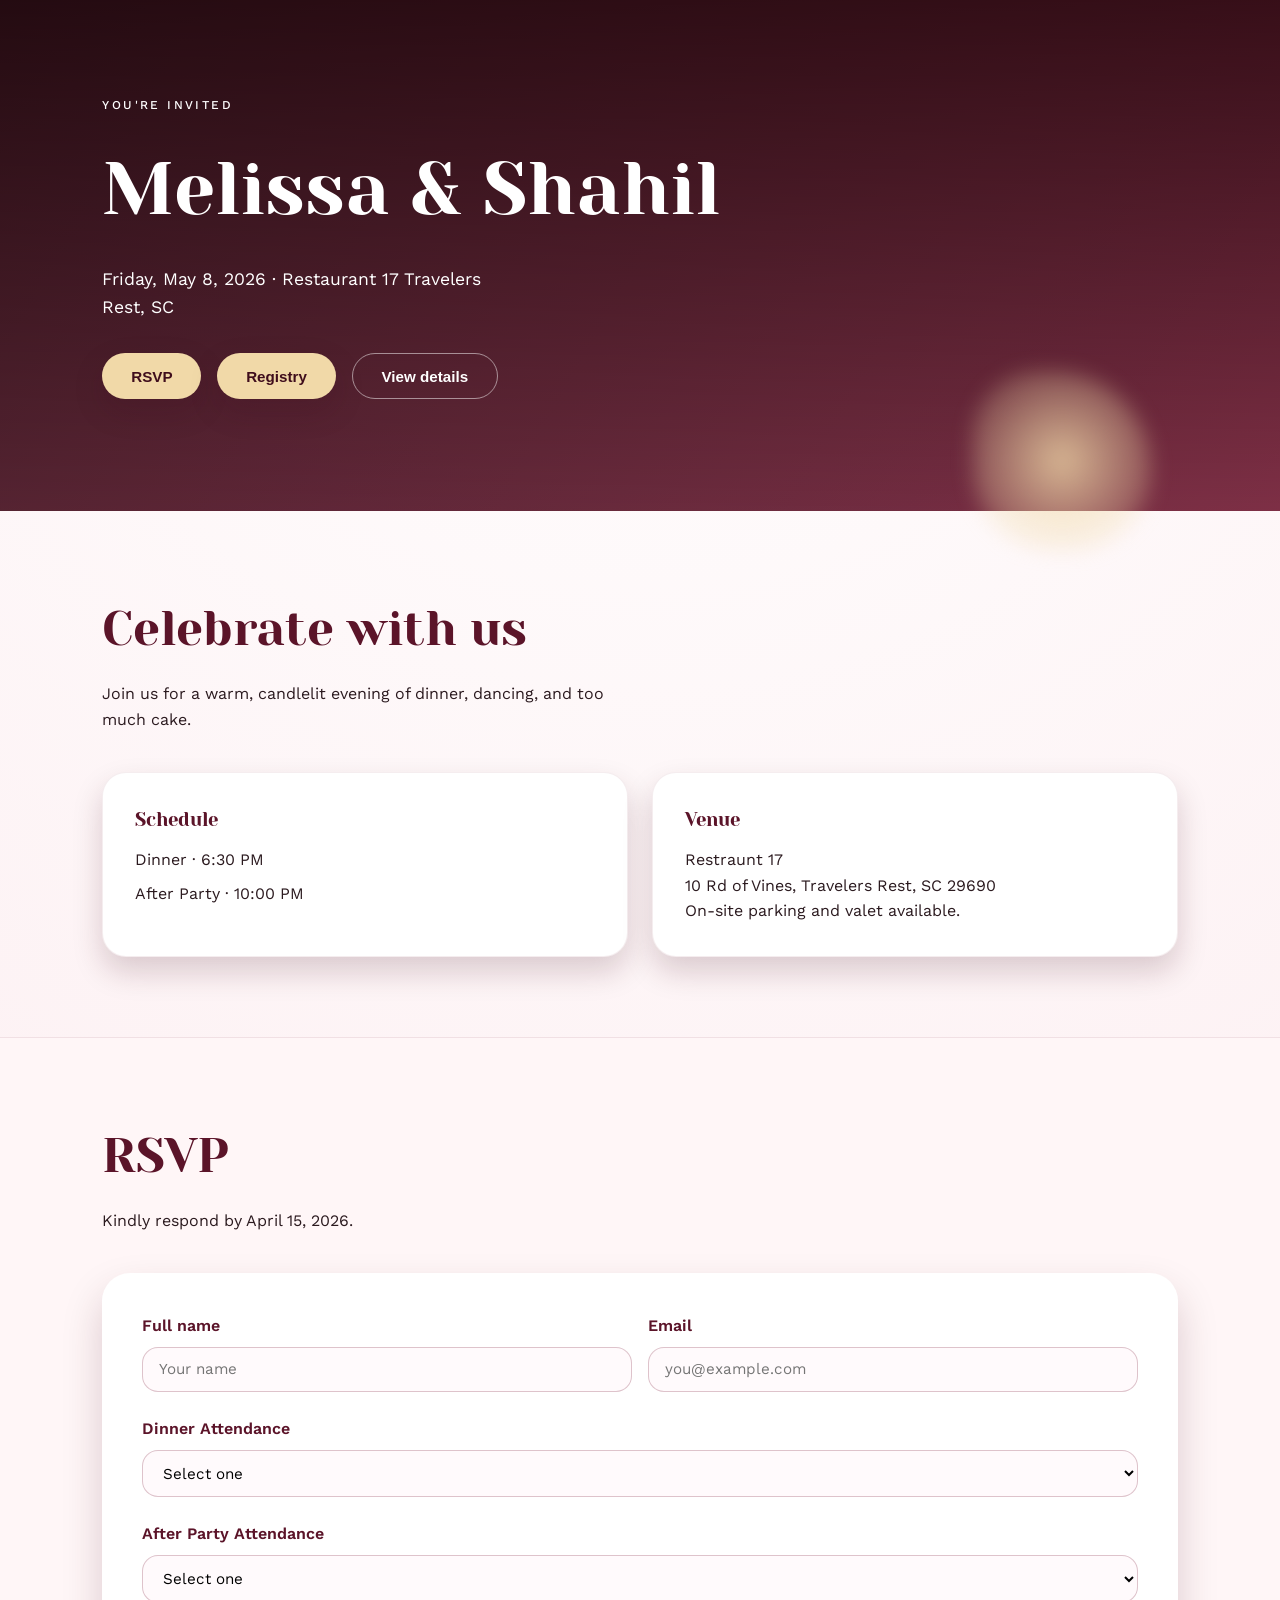
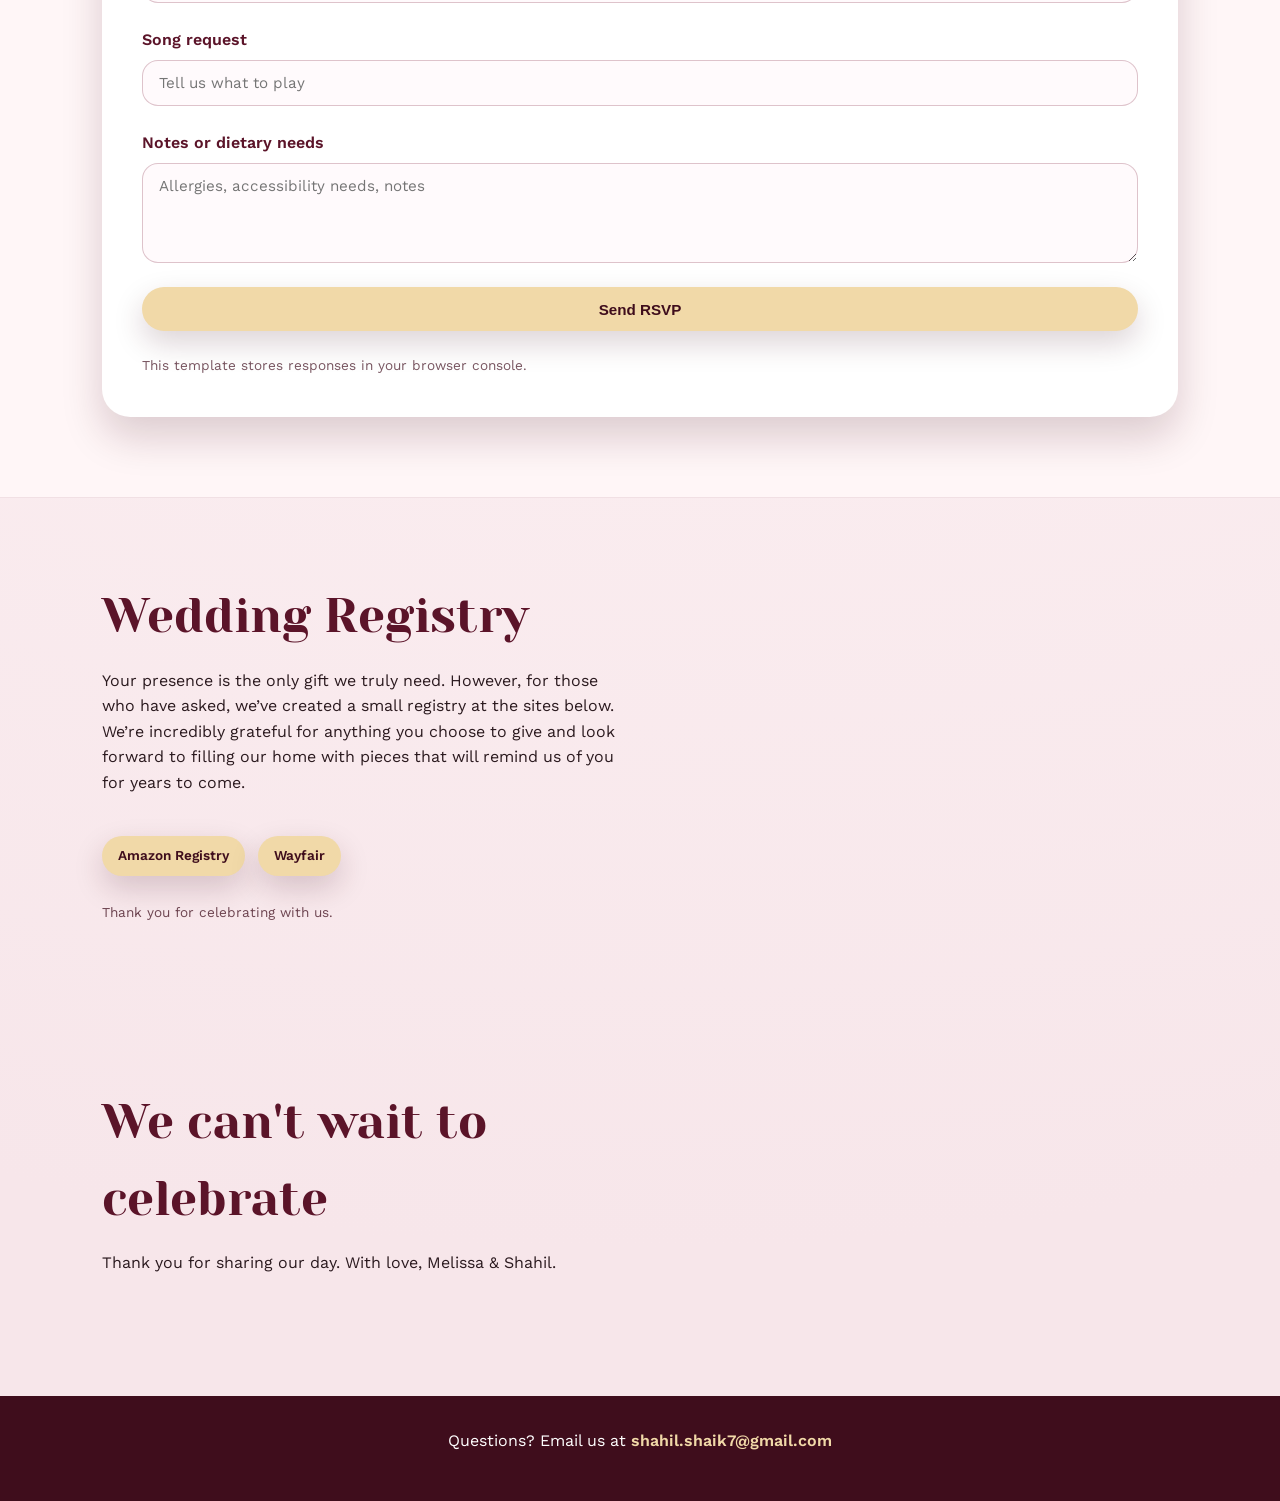
==== index.html @ 9359ab04 "first commit" ====
<!doctype html>
<html lang="en">
  <head>
    <meta charset="UTF-8" />
    <meta name="viewport" content="width=device-width, initial-scale=1" />
    <title>Wedding RSVP</title>
    <link rel="preconnect" href="https://fonts.googleapis.com" />
    <link rel="preconnect" href="https://fonts.gstatic.com" crossorigin />
    <link href="https://fonts.googleapis.com/css2?family=Yeseva+One&family=Work+Sans:wght@300;400;500;600&display=swap" rel="stylesheet" />
    <link rel="stylesheet" href="styles.css" />
  </head>
  <body>
    <div class="page">
      <header class="hero">
        <div class="hero__overlay"></div>
        <div class="hero__content">
          <p class="eyebrow">You're invited</p>
          <h1>Melissa &amp; Shahil</h1>
          <p class="subtitle">Friday, May 8, 2026 · Restaurant 17 <br class="subtitle__break" />Travelers Rest, SC</p>
          <div class="hero__actions">
            <button class="btn btn--primary" data-scroll="#rsvp">RSVP</button>
            <button class="btn btn--primary" data-scroll="#registry">Registry</button>
            <button class="btn btn--ghost" data-scroll="#details">View details</button>
          </div>
        </div>
        <div class="hero__ornament"></div>
      </header>

      <main>
        <section class="section" id="details">
          <div class="section__title">
            <h2>Celebrate with us</h2>
            <p>Join us for a warm, candlelit evening of dinner, dancing, and too much cake.</p>
          </div>
          <div class="card-grid">
            <article class="card">
              <h3>Schedule</h3>
              <ul>
                <li>Dinner · 6:30 PM</li>
                <li>After Party · 10:00 PM</li>
              </ul>
            </article>
            <article class="card">
              <h3>Venue</h3>
              <p>Restraunt 17</p>
              <p>10 Rd of Vines, Travelers Rest, SC 29690</p>
              <p>On-site parking and valet available.</p>
            </article>
            <!-- <article class="card">
              <h3>Dress code</h3>
              <p>Garden formal.</p>
              <p>Think elegant with a touch of whimsy.</p>
            </article> -->
          </div>
        </section>

        <section class="section section--alt" id="rsvp">
          <div class="section__title">
            <h2>RSVP</h2>
            <p>Kindly respond by April 15, 2026.</p>
          </div>
          <form class="rsvp" id="rsvpForm">
            <div class="rsvp__row">
              <label>
                Full name
                <input type="text" name="name" placeholder="Your name" required />
              </label>
              <label>
                Email
                <input type="email" name="email" placeholder="you@example.com" required />
              </label>
            </div>
            <div class="rsvp__row">
              <label>
                Dinner Attendance
                <select name="attendance" required>
                  <option value="">Select one</option>
                  <option>Joyfully accepts</option>
                  <option>Regretfully declines</option>
                </select>
              </label>
            </div>
            <div class="rsvp__row">
              <label>
                After Party Attendance
                <select name="after_party_attendance" required>
                  <option value="">Select one</option>
                  <option>Joyfully accepts</option>
                  <option>Regretfully declines</option>
                </select>
              </label>
            </div>
            <div class="rsvp__row">
              <label>
                Song request
                <input type="text" name="song" placeholder="Tell us what to play" />
              </label>
            </div>
            <label class="rsvp__full">
              Notes or dietary needs
              <textarea name="notes" rows="4" placeholder="Allergies, accessibility needs, notes"></textarea>
            </label>
            <button class="btn btn--primary" type="submit">Send RSVP</button>
            <p class="rsvp__note" id="rsvpNote">This template stores responses in your browser console.</p>
          </form>
        </section>

        <section class="section" id="registry">
          <div class="section__title">
            <h2>Wedding Registry</h2>
            <p>
              Your presence is the only gift we truly need. However, for those who have asked, we’ve created a small registry at the sites below. We’re incredibly grateful for anything you choose to give and look forward to filling our home with pieces that will remind us of you for years to come.
            </p>
          </div>

          <div class="registry-links" id="registryLinks" aria-label="Registry websites"></div>

          <div class="registry-grid" id="registryGrid" aria-live="polite"></div>
          <p class="registry__note" id="registryNote">Loading registry...</p>
        </section>

        <section class="section">
          <div class="section__title">
            <h2>We can't wait to celebrate</h2>
            <p>Thank you for sharing our day. With love, Melissa &amp; Shahil.</p>
          </div>
        </section>
      </main>

      <footer class="footer">
        <p>Questions? Email us at <span>shahil.shaik7@gmail.com</span></p>
      </footer>
    </div>

    <script src="script.js"></script>
  </body>
</html>
---- styles.css ----
:root {
  --burgundy-900: #3f0d1c;
  --burgundy-700: #5b1429;
  --burgundy-500: #7b1f3a;
  --rose-200: #f4d8dc;
  --blush-100: #fff6f7;
  --gold-200: #f1d9a8;
  --text: #2b1a1f;
  --white: #ffffff;
  --shadow: rgba(63, 13, 28, 0.18);
}

* {
  box-sizing: border-box;
  margin: 0;
  padding: 0;
}

body {
  font-family: "Work Sans", sans-serif;
  color: var(--text);
  background: radial-gradient(circle at top, #ffffff, #fdf2f4 40%, #f7e6ea 90%);
  line-height: 1.6;
}

.page {
  min-height: 100vh;
  overflow-x: hidden;
}

.hero {
  position: relative;
  padding: 6rem 8vw 7rem;
  color: var(--white);
  background: linear-gradient(120deg, rgba(63, 13, 28, 0.9), rgba(123, 31, 58, 0.9)),
    url("https://images.unsplash.com/photo-1520854221256-17451cc331bf?q=80&w=2400&auto=format&fit=crop") center/cover;
}

.hero__overlay {
  position: absolute;
  inset: 0;
  background: linear-gradient(180deg, rgba(63, 13, 28, 0.75), rgba(63, 13, 28, 0.1));
  mix-blend-mode: multiply;
}

.hero__content {
  position: relative;
  z-index: 1;
  max-width: 640px;
}

.hero__ornament {
  position: absolute;
  right: 10vw;
  bottom: -40px;
  width: 180px;
  height: 180px;
  border-radius: 40% 60% 50% 50%;
  background: radial-gradient(circle, rgba(241, 217, 168, 0.8), rgba(241, 217, 168, 0));
  filter: blur(10px);
}

.eyebrow {
  text-transform: uppercase;
  letter-spacing: 0.2em;
  font-size: 0.75rem;
  font-weight: 500;
  margin-bottom: 1rem;
}

h1,
h2,
h3 {
  font-family: "Yeseva One", serif;
  font-weight: 400;
}

h1 {
  font-size: clamp(2.8rem, 6vw, 4.6rem);
  margin-bottom: 1rem;
}

.subtitle {
  font-size: 1.1rem;
  max-width: 420px;
}

.subtitle__break {
  display: none;
}

.hero__actions {
  margin-top: 2rem;
  display: flex;
  gap: 1rem;
  flex-wrap: wrap;
}

.btn {
  border: none;
  padding: 0.85rem 1.8rem;
  border-radius: 999px;
  font-weight: 600;
  font-size: 0.95rem;
  cursor: pointer;
  transition: transform 0.2s ease, box-shadow 0.2s ease;
}

.btn--primary {
  background: var(--gold-200);
  color: var(--burgundy-900);
  box-shadow: 0 12px 30px var(--shadow);
}

.btn--ghost {
  background: transparent;
  color: var(--white);
  border: 1px solid rgba(255, 255, 255, 0.5);
}

.btn:hover {
  transform: translateY(-2px);
  box-shadow: 0 16px 30px var(--shadow);
}

.btn:disabled {
  opacity: 0.65;
  cursor: not-allowed;
  transform: none;
  box-shadow: none;
}

.section {
  padding: 5rem 8vw;
}

.section--alt {
  background: var(--blush-100);
  border-top: 1px solid rgba(123, 31, 58, 0.1);
  border-bottom: 1px solid rgba(123, 31, 58, 0.1);
}

.section__title {
  max-width: 520px;
  margin-bottom: 2.5rem;
}

.section__title h2 {
  font-size: clamp(2rem, 4vw, 3rem);
  margin-bottom: 0.8rem;
  color: var(--burgundy-700);
}

.card-grid {
  display: grid;
  gap: 1.5rem;
  grid-template-columns: repeat(auto-fit, minmax(220px, 1fr));
}

.card {
  background: var(--white);
  padding: 2rem;
  border-radius: 24px;
  box-shadow: 0 15px 30px var(--shadow);
  border: 1px solid rgba(123, 31, 58, 0.08);
}

.card h3 {
  margin-bottom: 0.75rem;
  color: var(--burgundy-700);
}

.card ul {
  list-style: none;
  display: grid;
  gap: 0.5rem;
}

.registry-links {
  display: flex;
  flex-wrap: wrap;
  gap: 0.8rem;
  margin-bottom: 1.6rem;
}

.registry-link {
  display: inline-flex;
  align-items: center;
  gap: 0.4rem;
  border-radius: 999px;
  text-decoration: none;
}

.registry-grid {
  display: grid;
  gap: 1.2rem;
  grid-template-columns: repeat(auto-fit, minmax(250px, 1fr));
}

.registry-card {
  background: var(--white);
  border: 1px solid rgba(123, 31, 58, 0.12);
  border-radius: 22px;
  padding: 1.4rem;
  box-shadow: 0 10px 24px var(--shadow);
  display: grid;
  gap: 0.9rem;
}

.registry-card h3 {
  color: var(--burgundy-700);
  line-height: 1.25;
}

.registry-card p {
  font-size: 0.95rem;
}

.registry-card__meta {
  display: flex;
  flex-wrap: wrap;
  gap: 0.45rem;
}

.chip {
  display: inline-flex;
  align-items: center;
  border-radius: 999px;
  padding: 0.3rem 0.7rem;
  font-size: 0.78rem;
  font-weight: 600;
  border: 1px solid rgba(123, 31, 58, 0.15);
}

.chip--store {
  color: var(--burgundy-700);
  background: #fff5f7;
}

.chip--available {
  color: #174f24;
  background: #eaf9ed;
  border-color: #b6e7c1;
}

.chip--claimed {
  color: #7a1b35;
  background: #ffeef2;
  border-color: #f5c8d5;
}

.registry-card__actions {
  display: flex;
  gap: 0.6rem;
  flex-wrap: wrap;
}

.btn--link {
  background: transparent;
  color: var(--burgundy-700);
  border: 1px solid rgba(123, 31, 58, 0.2);
  text-decoration: none;
  display: inline-flex;
  align-items: center;
}

.btn--small {
  padding: 0.6rem 1rem;
  font-size: 0.85rem;
}

.registry-card__message {
  font-size: 0.8rem;
  color: rgba(63, 13, 28, 0.8);
}

.registry__note {
  margin-top: 1rem;
  font-size: 0.85rem;
  color: rgba(63, 13, 28, 0.75);
}

.registry__note--error {
  color: #8b112f;
}

.rsvp {
  display: grid;
  gap: 1.5rem;
  background: var(--white);
  padding: 2.5rem;
  border-radius: 28px;
  box-shadow: 0 20px 40px var(--shadow);
}

.rsvp__row {
  display: grid;
  gap: 1rem;
  grid-template-columns: repeat(auto-fit, minmax(200px, 1fr));
}

label {
  display: grid;
  gap: 0.5rem;
  font-weight: 600;
  color: var(--burgundy-700);
}

input,
select,
textarea {
  font-family: "Work Sans", sans-serif;
  border: 1px solid rgba(123, 31, 58, 0.25);
  border-radius: 16px;
  padding: 0.8rem 1rem;
  font-size: 0.95rem;
  background: #fffafc;
}

textarea {
  resize: vertical;
}

.rsvp__full {
  grid-column: 1 / -1;
}

.rsvp__note {
  font-size: 0.85rem;
  color: rgba(63, 13, 28, 0.7);
}

.footer {
  padding: 2rem 8vw 3rem;
  text-align: center;
  background: var(--burgundy-900);
  color: var(--white);
}

.footer span {
  color: var(--gold-200);
  font-weight: 600;
}

@media (max-width: 720px) {
  .hero {
    padding: 5rem 8vw 6rem;
  }

  .subtitle__break {
    display: block;
  }

  .hero__ornament {
    right: 5vw;
    width: 120px;
    height: 120px;
  }
}
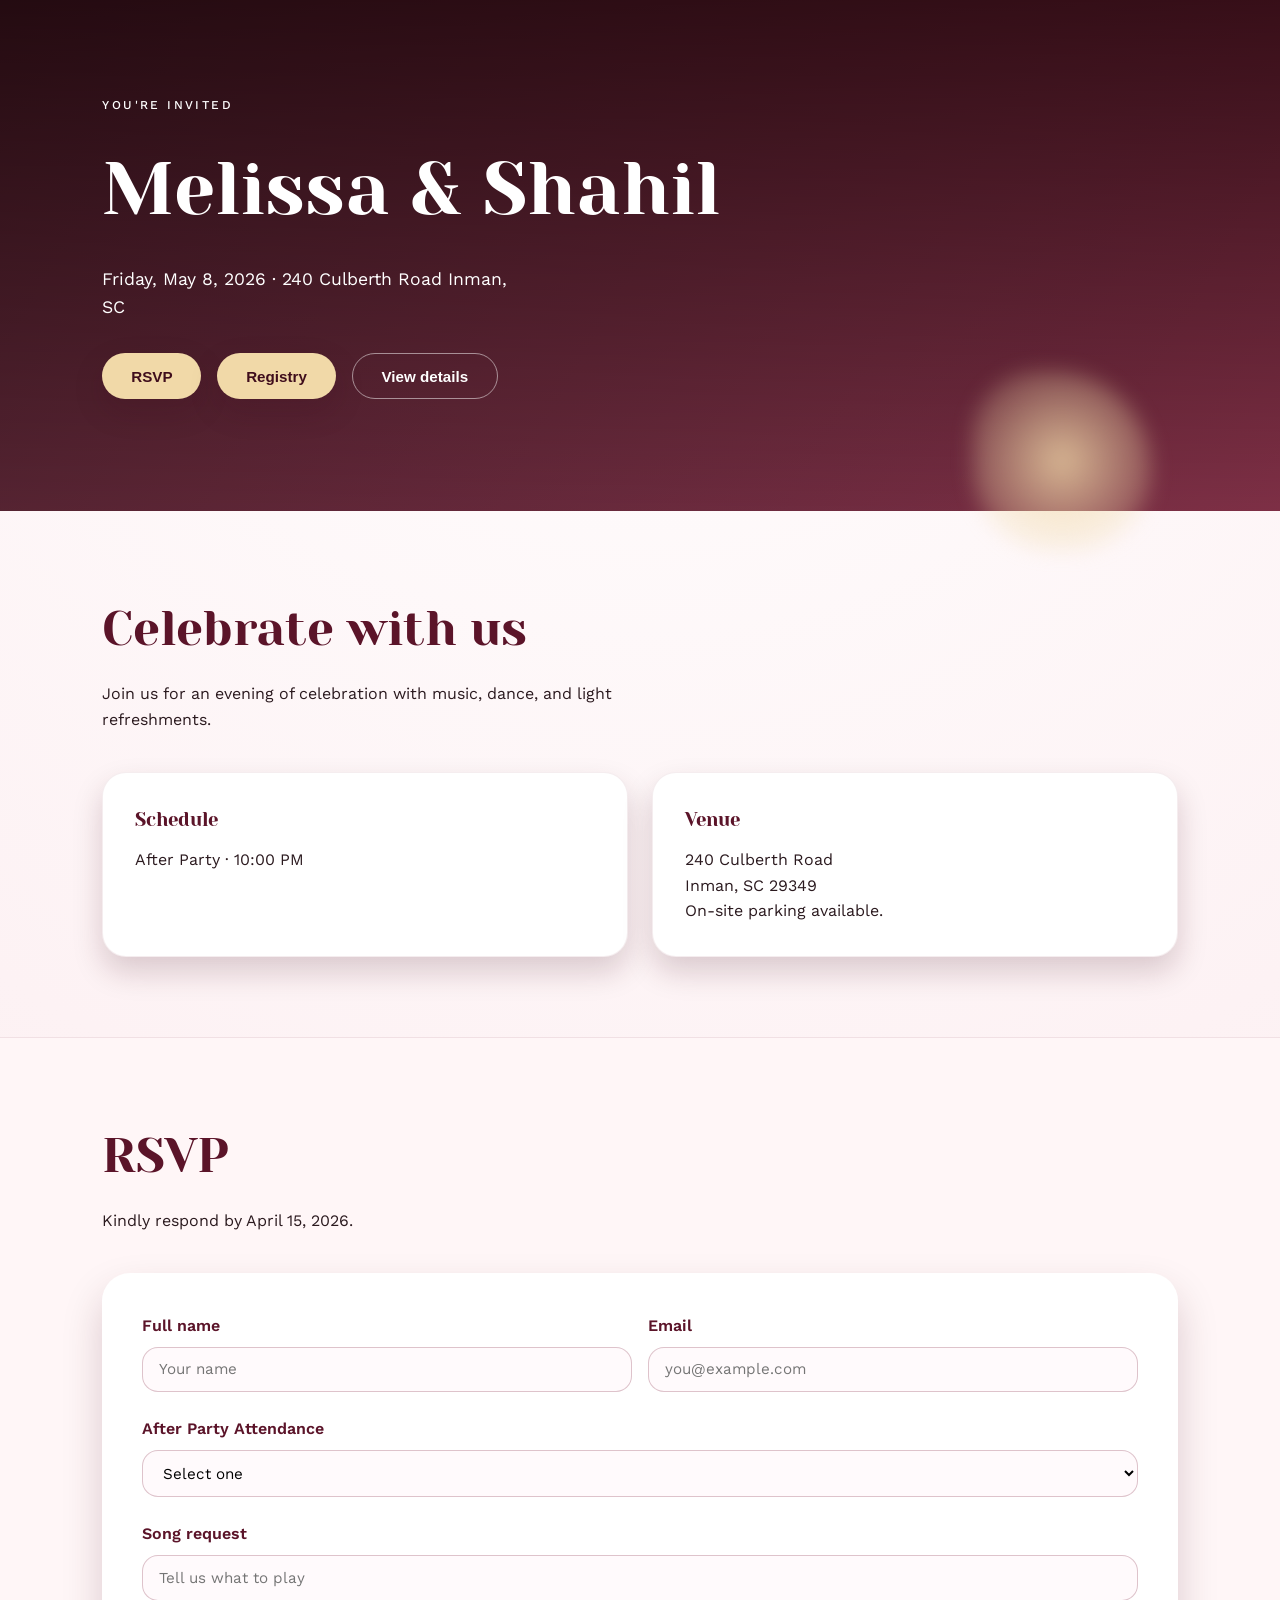
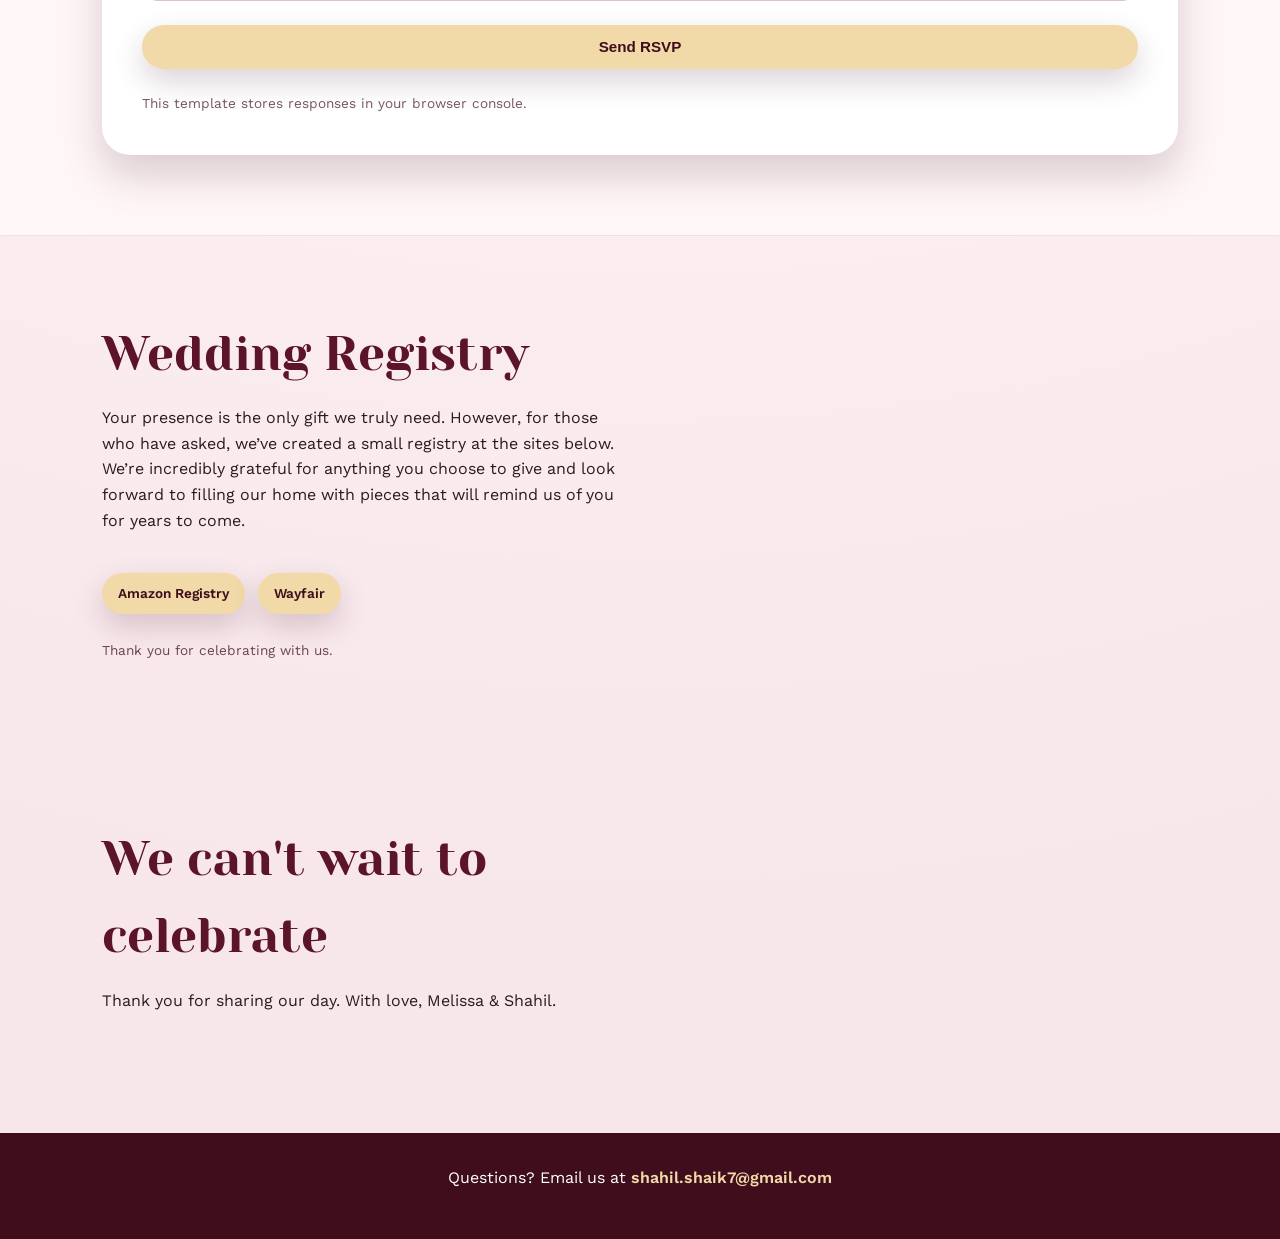
==== commit 65d501e1: "after party fix" ====
--- a/index.html
+++ b/index.html
@@ -16,7 +16,7 @@
         <div class="hero__content">
           <p class="eyebrow">You're invited</p>
           <h1>Melissa &amp; Shahil</h1>
-          <p class="subtitle">Friday, May 8, 2026 · Restaurant 17 <br class="subtitle__break" />Travelers Rest, SC</p>
+          <p class="subtitle">Friday, May 8, 2026 · 240 Culberth Road <br class="subtitle__break" />Inman, SC</p>
           <div class="hero__actions">
             <button class="btn btn--primary" data-scroll="#rsvp">RSVP</button>
             <button class="btn btn--primary" data-scroll="#registry">Registry</button>
@@ -30,21 +30,20 @@
         <section class="section" id="details">
           <div class="section__title">
             <h2>Celebrate with us</h2>
-            <p>Join us for a warm, candlelit evening of dinner, dancing, and too much cake.</p>
+            <p>Join us for an evening of celebration with music, dance, and light refreshments.</p>
           </div>
           <div class="card-grid">
             <article class="card">
               <h3>Schedule</h3>
               <ul>
-                <li>Dinner · 6:30 PM</li>
                 <li>After Party · 10:00 PM</li>
               </ul>
             </article>
             <article class="card">
               <h3>Venue</h3>
-              <p>Restraunt 17</p>
-              <p>10 Rd of Vines, Travelers Rest, SC 29690</p>
-              <p>On-site parking and valet available.</p>
+              <p>240 Culberth Road</p>
+              <p>Inman, SC 29349</p>
+              <p>On-site parking available.</p>
             </article>
             <!-- <article class="card">
               <h3>Dress code</h3>
@@ -72,16 +71,6 @@
             </div>
             <div class="rsvp__row">
               <label>
-                Dinner Attendance
-                <select name="attendance" required>
-                  <option value="">Select one</option>
-                  <option>Joyfully accepts</option>
-                  <option>Regretfully declines</option>
-                </select>
-              </label>
-            </div>
-            <div class="rsvp__row">
-              <label>
                 After Party Attendance
                 <select name="after_party_attendance" required>
                   <option value="">Select one</option>
@@ -96,10 +85,6 @@
                 <input type="text" name="song" placeholder="Tell us what to play" />
               </label>
             </div>
-            <label class="rsvp__full">
-              Notes or dietary needs
-              <textarea name="notes" rows="4" placeholder="Allergies, accessibility needs, notes"></textarea>
-            </label>
             <button class="btn btn--primary" type="submit">Send RSVP</button>
             <p class="rsvp__note" id="rsvpNote">This template stores responses in your browser console.</p>
           </form>
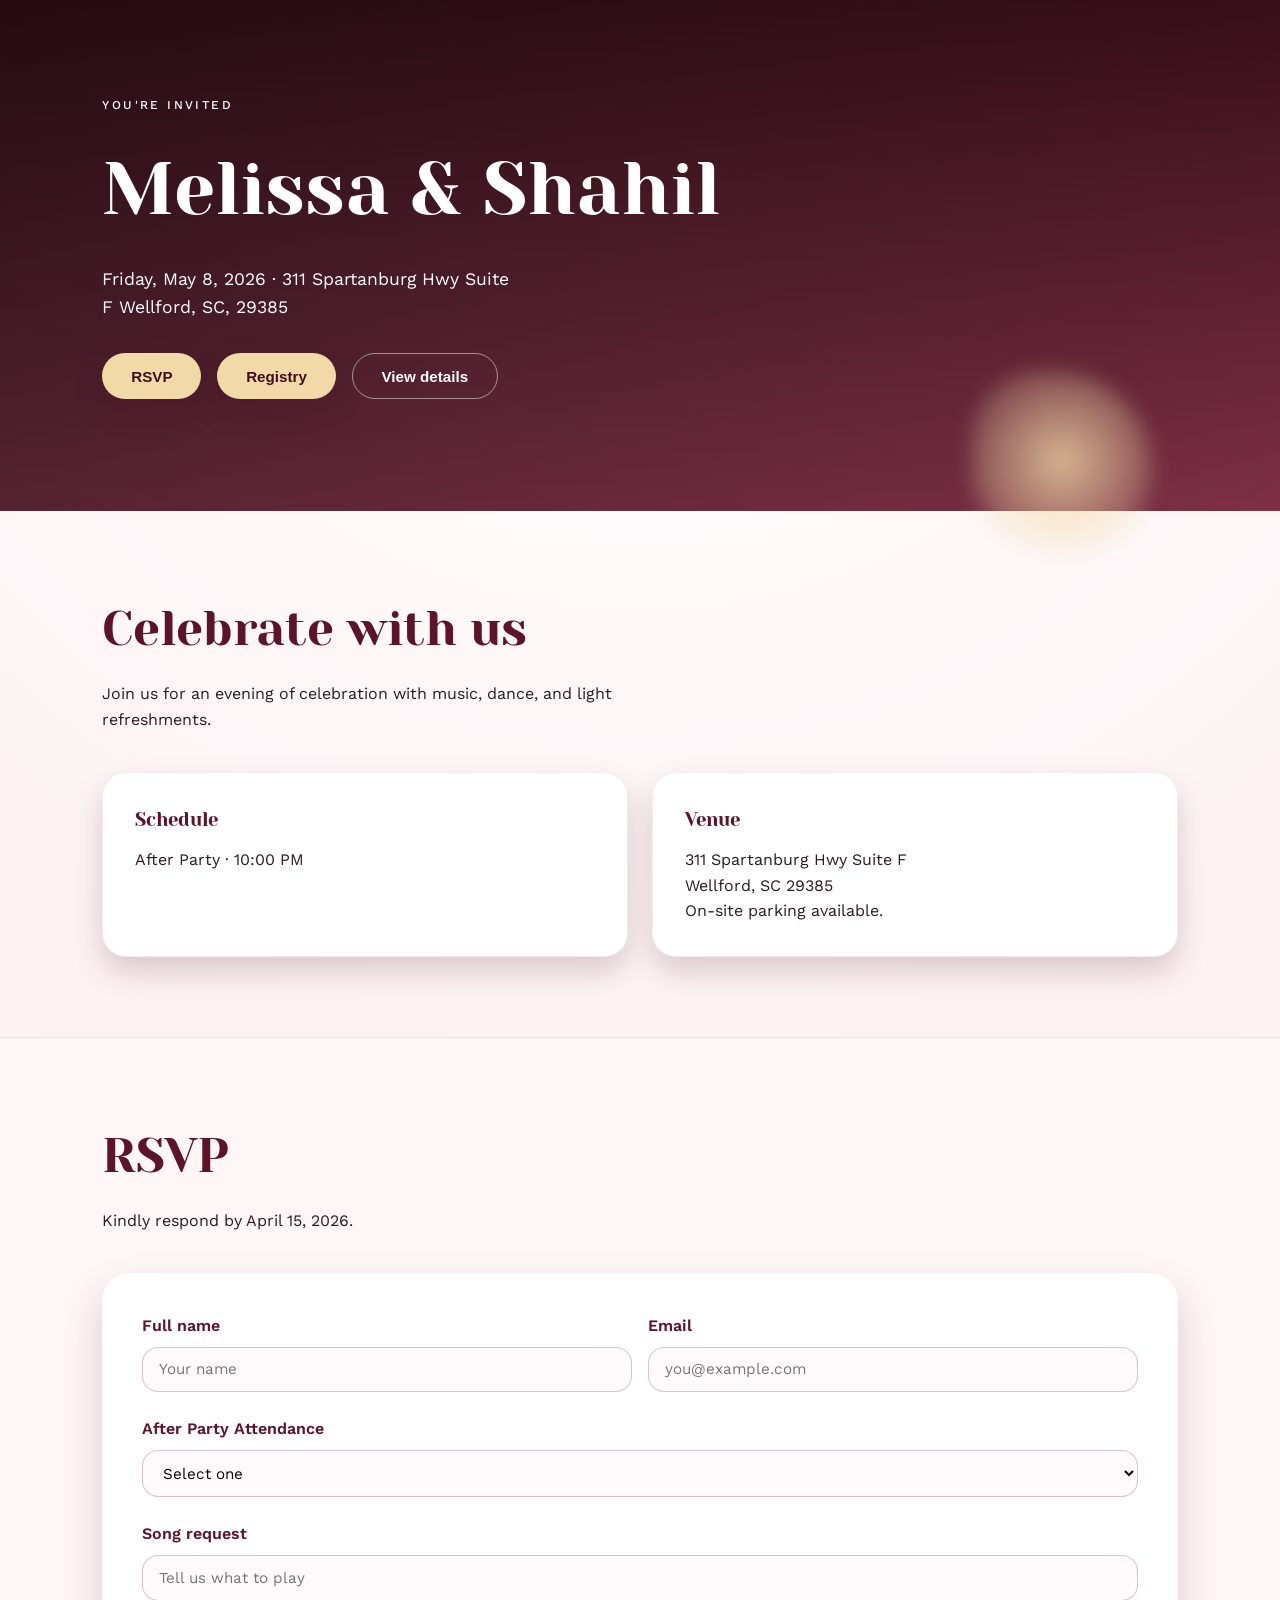
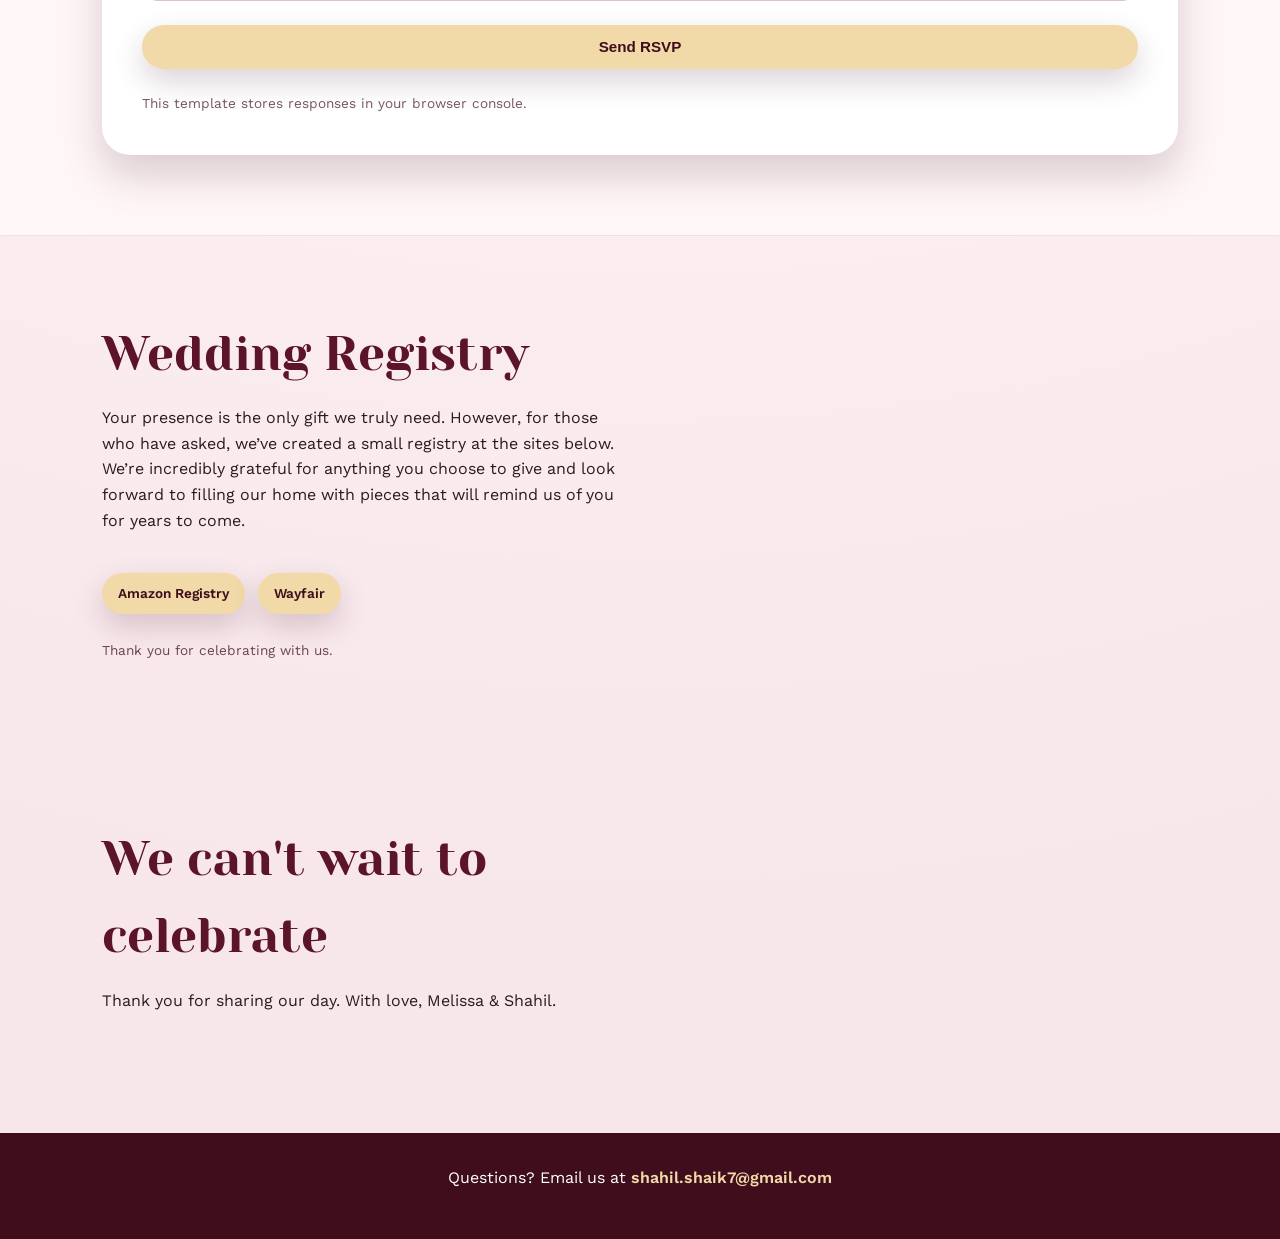
==== commit 3eeb173d: "fixed address" ====
--- a/index.html
+++ b/index.html
@@ -16,7 +16,7 @@
         <div class="hero__content">
           <p class="eyebrow">You're invited</p>
           <h1>Melissa &amp; Shahil</h1>
-          <p class="subtitle">Friday, May 8, 2026 · 240 Culberth Road <br class="subtitle__break" />Inman, SC</p>
+          <p class="subtitle">Friday, May 8, 2026 · 311 Spartanburg Hwy Suite F <br class="subtitle__break" />Wellford, SC, 29385</p>
           <div class="hero__actions">
             <button class="btn btn--primary" data-scroll="#rsvp">RSVP</button>
             <button class="btn btn--primary" data-scroll="#registry">Registry</button>
@@ -41,8 +41,8 @@
             </article>
             <article class="card">
               <h3>Venue</h3>
-              <p>240 Culberth Road</p>
-              <p>Inman, SC 29349</p>
+              <p>311 Spartanburg Hwy Suite F</p>
+              <p>Wellford, SC 29385</p>
               <p>On-site parking available.</p>
             </article>
             <!-- <article class="card">
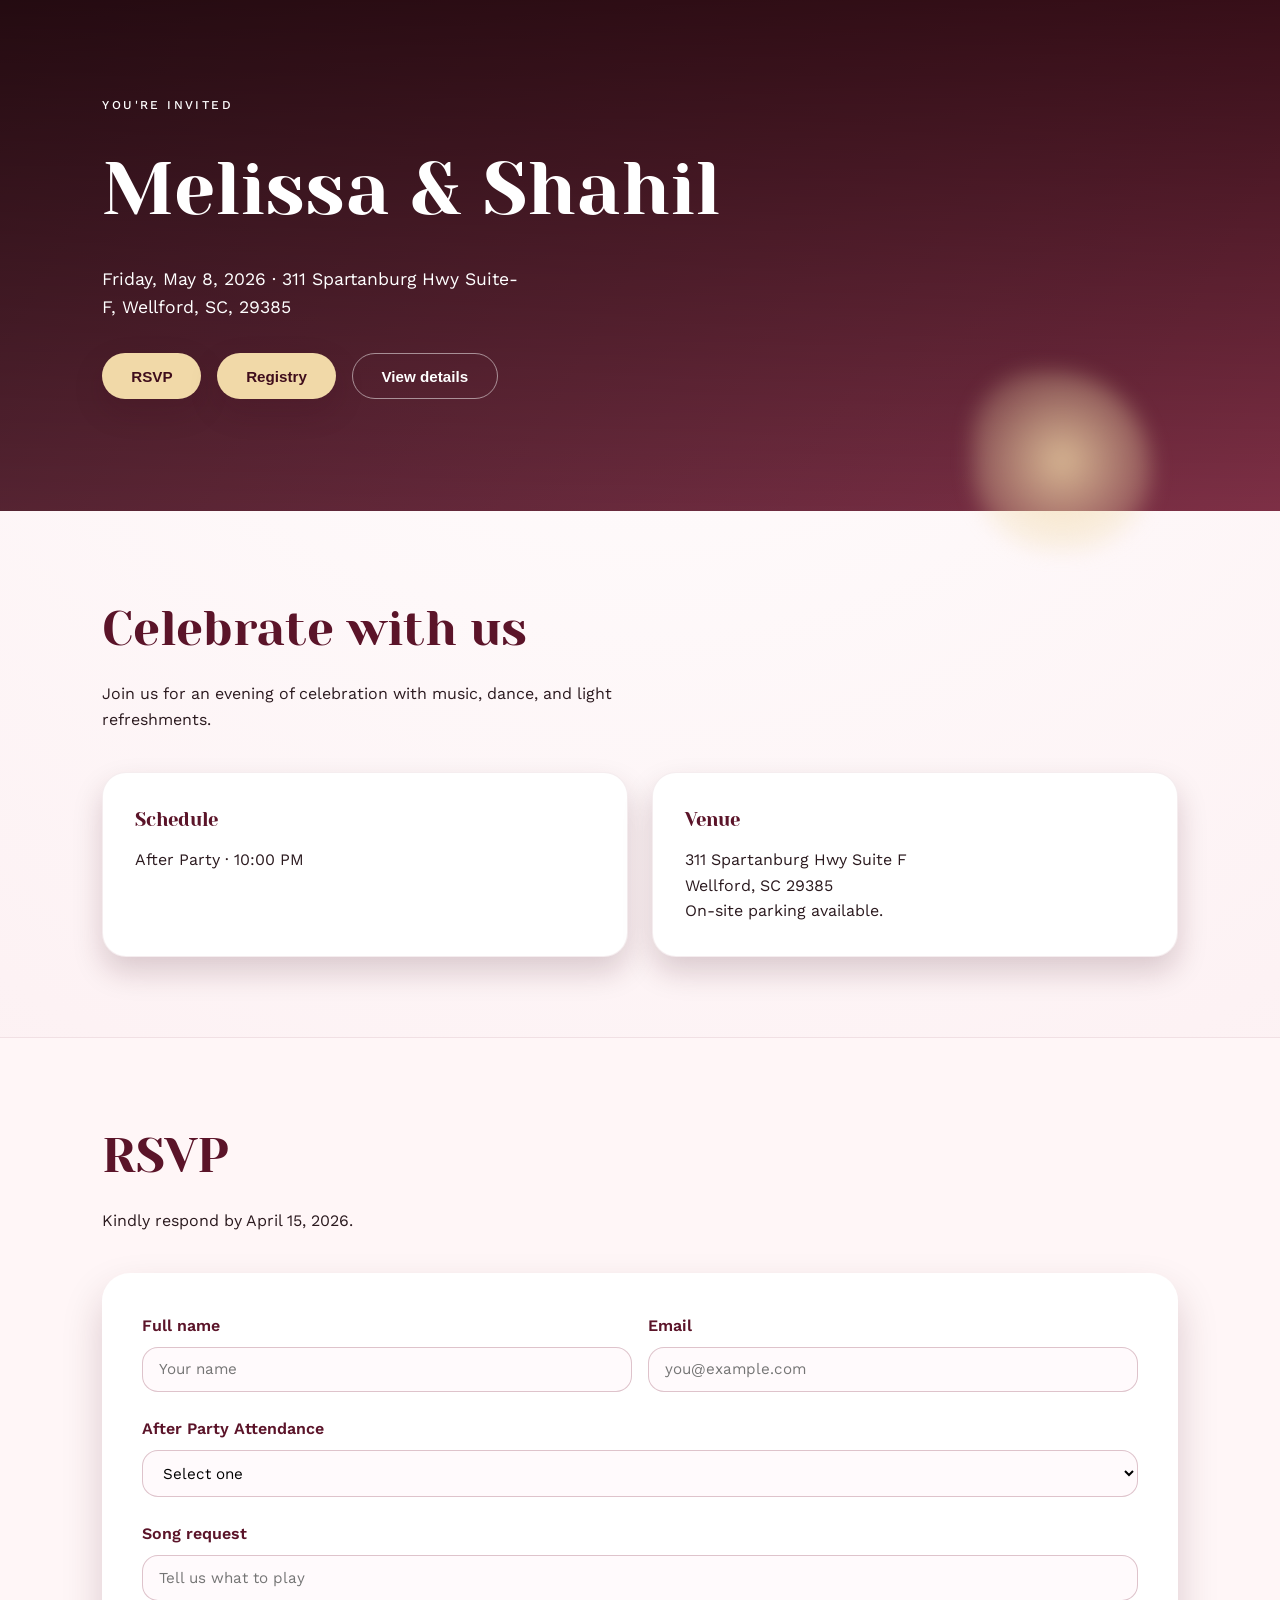
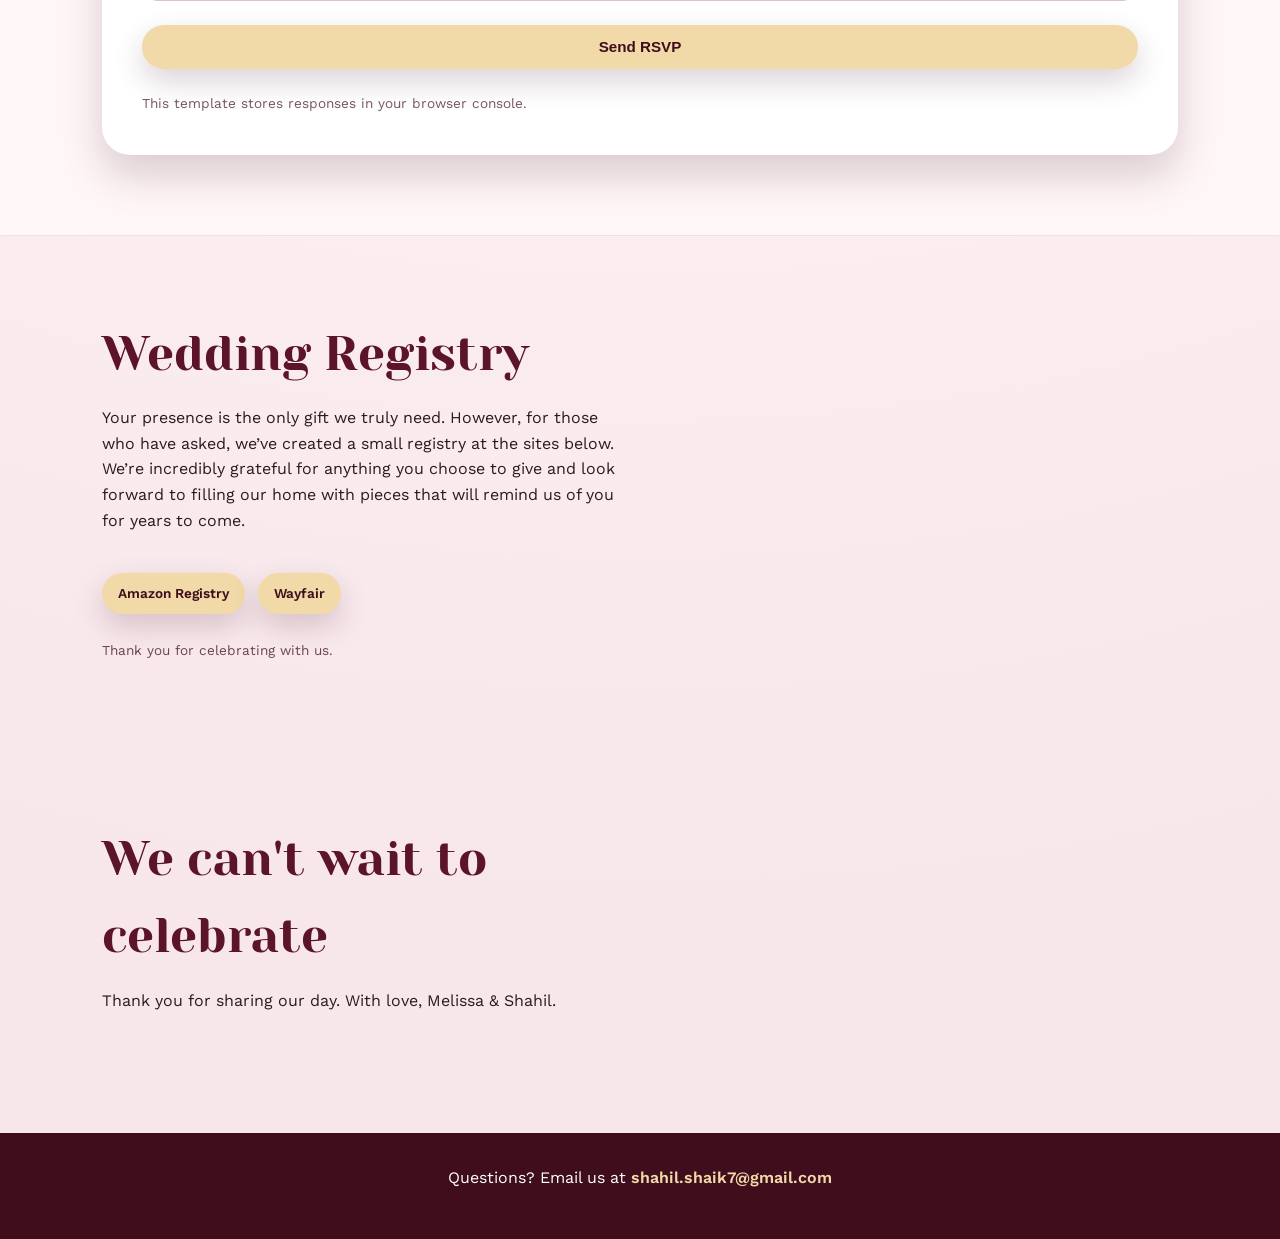
==== commit c7f7c7d2: "." ====
--- a/index.html
+++ b/index.html
@@ -16,7 +16,7 @@
         <div class="hero__content">
           <p class="eyebrow">You're invited</p>
           <h1>Melissa &amp; Shahil</h1>
-          <p class="subtitle">Friday, May 8, 2026 · 311 Spartanburg Hwy Suite F <br class="subtitle__break" />Wellford, SC, 29385</p>
+          <p class="subtitle">Friday, May 8, 2026 · 311 Spartanburg Hwy Suite-F, <br class="subtitle__break" />Wellford, SC, 29385</p>
           <div class="hero__actions">
             <button class="btn btn--primary" data-scroll="#rsvp">RSVP</button>
             <button class="btn btn--primary" data-scroll="#registry">Registry</button>
